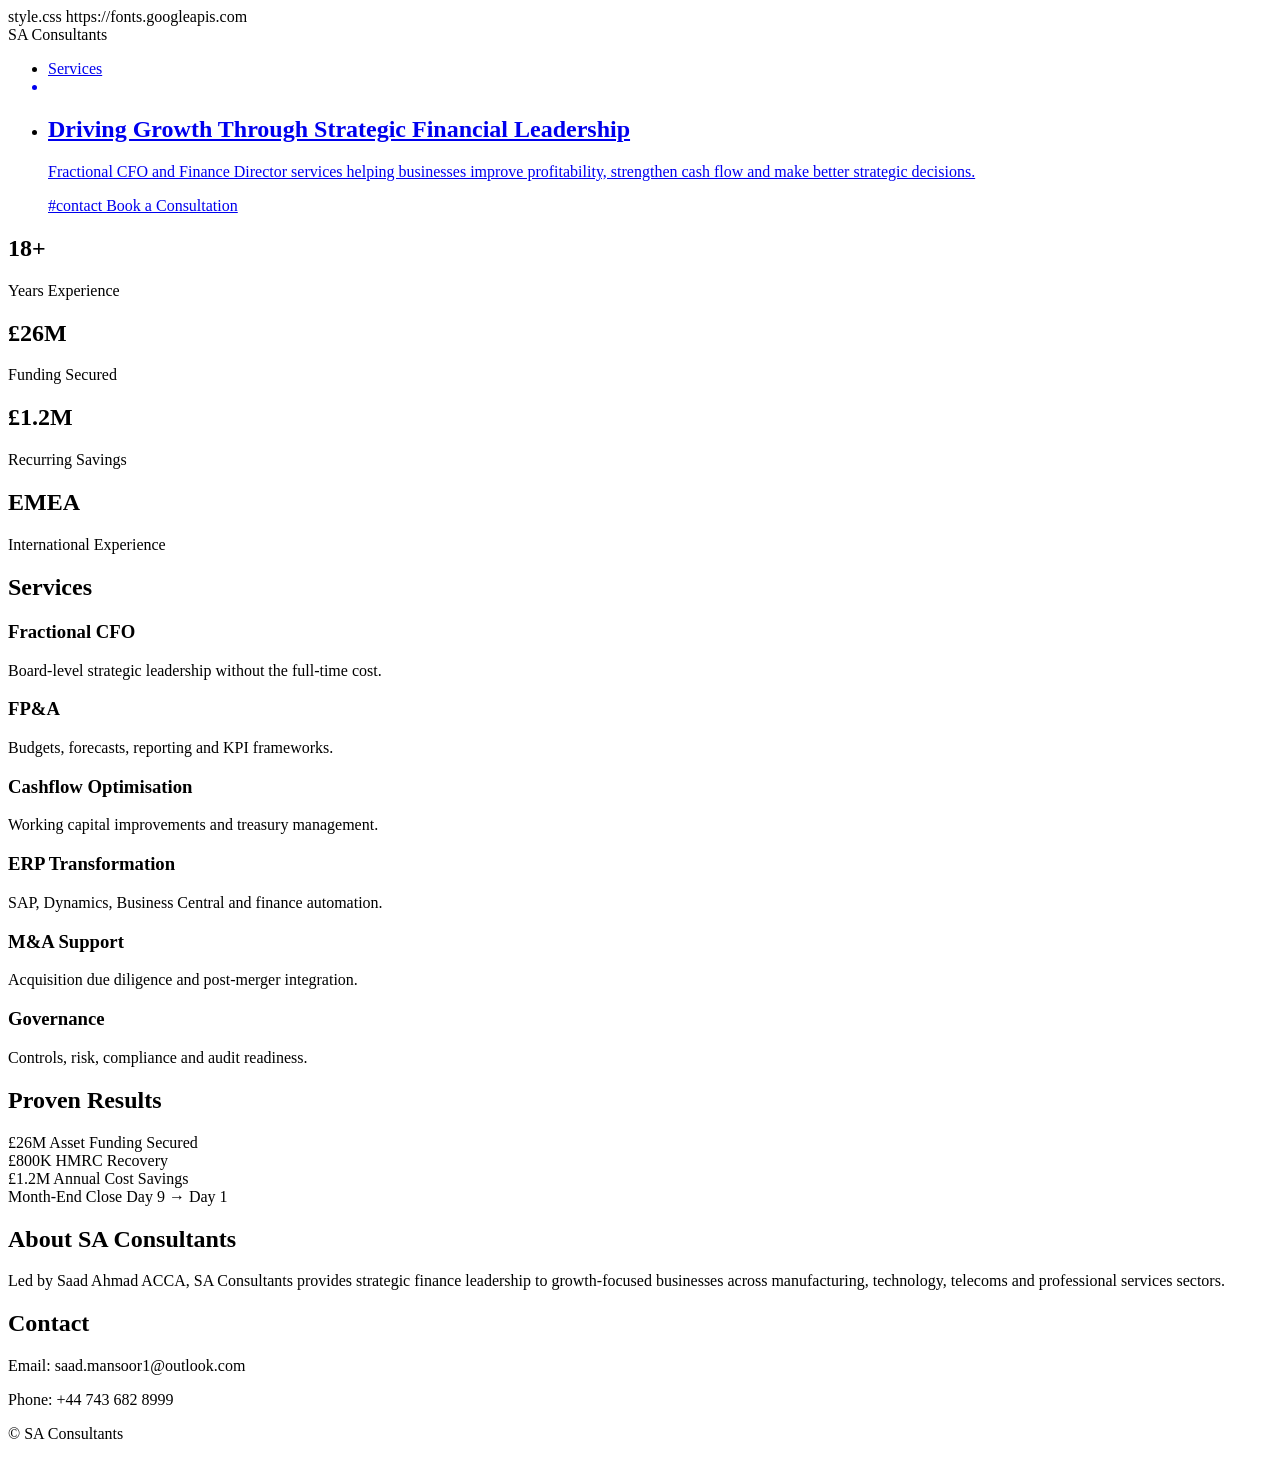
==== index.html @ 0f2d506d "Rename Index.html to index.html" ====
<!DOCTYPE html>
<html lang="en">
<head>
<meta charset="UTF-8">
<meta name="viewport" content="width=device-width, initial-scale=1.0">

<title>SA Consultants | Fractional CFO & Finance Director</title>

<meta name="description" content="Strategic CFO and Finance Director services helping businesses improve profitability, cashflow, reporting, governance and growth.">

style.css

https://fonts.googleapis.com
<link href="https://fonts.googleapis.com/css2?family=Inter:wght@300;400;500;600;700;800&display=swap" rel="stylesheet">
</head>

<body>

<header class="hero">

<nav>
<div class="logo">SA Consultants</div>

<ul>
<li><a href="#services">Services</a#resultsResults</a></li>
<li><aboutAbout</a></li>
<li><a href="#contacta></li>
</ul>

</nav>

<div class="hero-content">

<h1>
Driving Growth Through Strategic Financial Leadership
</h1>

<p>
Fractional CFO and Finance Director services helping businesses improve profitability, strengthen cash flow and make better strategic decisions.
</p>

#contact
Book a Consultation
</a>

</div>

</header>

<section class="stats">

<div>
<h2>18+</h2>
<p>Years Experience</p>
</div>

<div>
<h2>£26M</h2>
<p>Funding Secured</p>
</div>

<div>
<h2>£1.2M</h2>
<p>Recurring Savings</p>
</div>

<div>
<h2>EMEA</h2>
<p>International Experience</p>
</div>

</section>

<section id="services">

<h2>Services</h2>

<div class="grid">

<div class="card">
<h3>Fractional CFO</h3>
<p>Board-level strategic leadership without the full-time cost.</p>
</div>

<div class="card">
<h3>FP&A</h3>
<p>Budgets, forecasts, reporting and KPI frameworks.</p>
</div>

<div class="card">
<h3>Cashflow Optimisation</h3>
<p>Working capital improvements and treasury management.</p>
</div>

<div class="card">
<h3>ERP Transformation</h3>
<p>SAP, Dynamics, Business Central and finance automation.</p>
</div>

<div class="card">
<h3>M&A Support</h3>
<p>Acquisition due diligence and post-merger integration.</p>
</div>

<div class="card">
<h3>Governance</h3>
<p>Controls, risk, compliance and audit readiness.</p>
</div>

</div>

</section>

<section id="results">

<h2>Proven Results</h2>

<div class="grid">

<div class="card">£26M Asset Funding Secured</div>

<div class="card">£800K HMRC Recovery</div>

<div class="card">£1.2M Annual Cost Savings</div>

<div class="card">Month-End Close Day 9 → Day 1</div>

</div>

</section>

<section id="about">

<h2>About SA Consultants</h2>

<p>
Led by Saad Ahmad ACCA, SA Consultants provides strategic finance leadership to growth-focused businesses across manufacturing, technology, telecoms and professional services sectors.
</p>

</section>

<section id="contact">

<h2>Contact</h2>

<p>Email: saad.mansoor1@outlook.com</p>

<p>Phone: +44 743 682 8999</p>

</section>

<footer>

<p>© SA Consultants</p>

</footer>

</body>
</html>
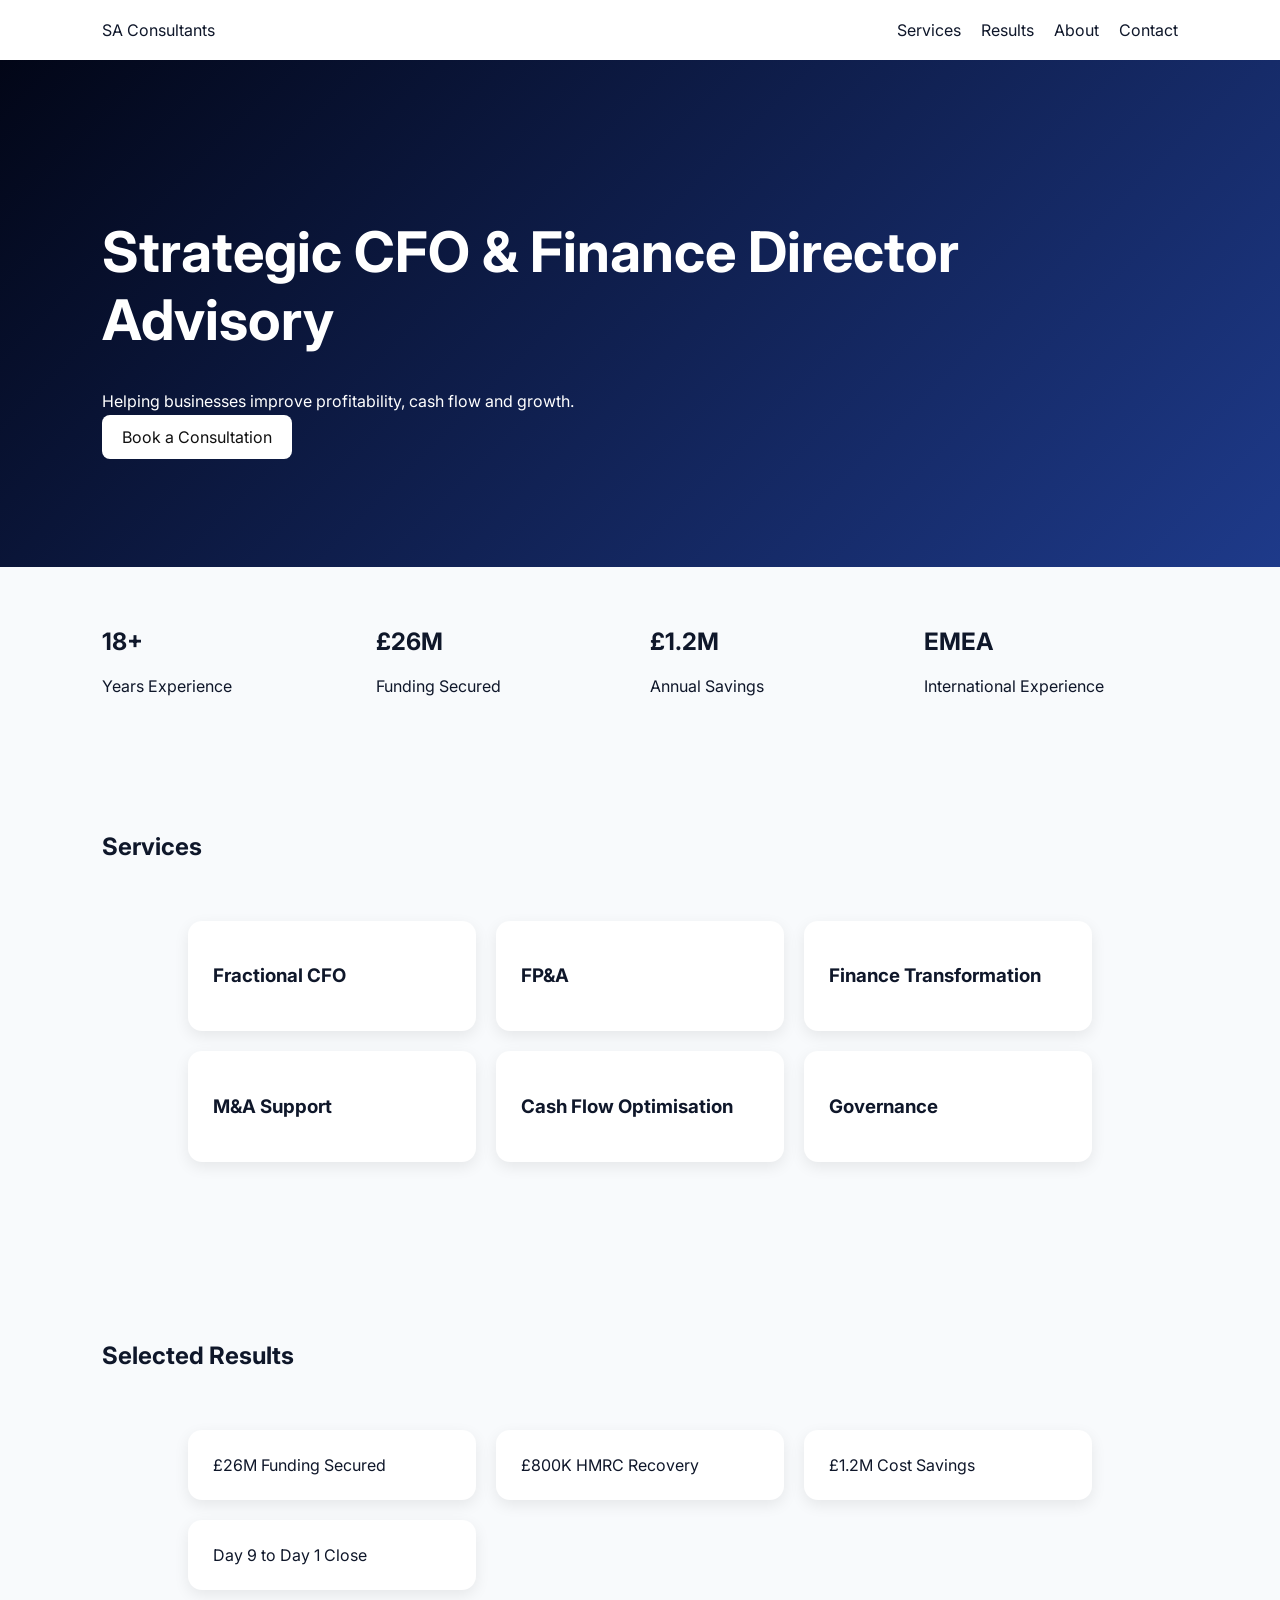
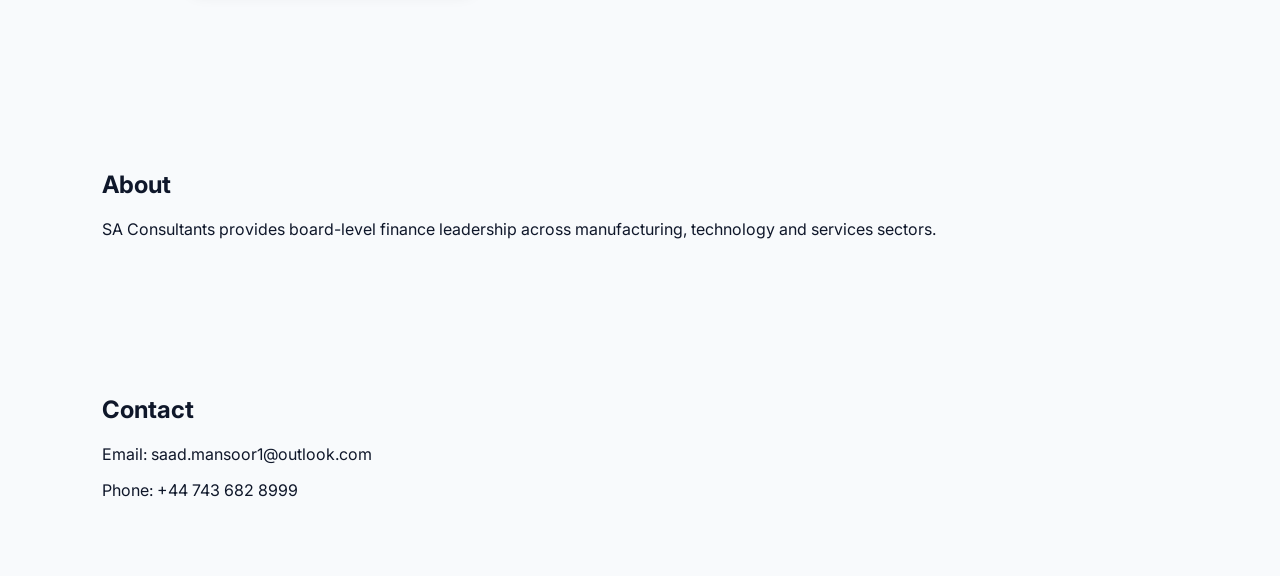
==== commit 19ce9acd: "Add files via upload" ====
--- a/index.html
+++ b/index.html
@@ -1,159 +1,2 @@
 <!DOCTYPE html>
-<html lang="en">
-<head>
-<meta charset="UTF-8">
-<meta name="viewport" content="width=device-width, initial-scale=1.0">
-
-<title>SA Consultants | Fractional CFO & Finance Director</title>
-
-<meta name="description" content="Strategic CFO and Finance Director services helping businesses improve profitability, cashflow, reporting, governance and growth.">
-
-style.css
-
-https://fonts.googleapis.com
-<link href="https://fonts.googleapis.com/css2?family=Inter:wght@300;400;500;600;700;800&display=swap" rel="stylesheet">
-</head>
-
-<body>
-
-<header class="hero">
-
-<nav>
-<div class="logo">SA Consultants</div>
-
-<ul>
-<li><a href="#services">Services</a#resultsResults</a></li>
-<li><aboutAbout</a></li>
-<li><a href="#contacta></li>
-</ul>
-
-</nav>
-
-<div class="hero-content">
-
-<h1>
-Driving Growth Through Strategic Financial Leadership
-</h1>
-
-<p>
-Fractional CFO and Finance Director services helping businesses improve profitability, strengthen cash flow and make better strategic decisions.
-</p>
-
-#contact
-Book a Consultation
-</a>
-
-</div>
-
-</header>
-
-<section class="stats">
-
-<div>
-<h2>18+</h2>
-<p>Years Experience</p>
-</div>
-
-<div>
-<h2>£26M</h2>
-<p>Funding Secured</p>
-</div>
-
-<div>
-<h2>£1.2M</h2>
-<p>Recurring Savings</p>
-</div>
-
-<div>
-<h2>EMEA</h2>
-<p>International Experience</p>
-</div>
-
-</section>
-
-<section id="services">
-
-<h2>Services</h2>
-
-<div class="grid">
-
-<div class="card">
-<h3>Fractional CFO</h3>
-<p>Board-level strategic leadership without the full-time cost.</p>
-</div>
-
-<div class="card">
-<h3>FP&A</h3>
-<p>Budgets, forecasts, reporting and KPI frameworks.</p>
-</div>
-
-<div class="card">
-<h3>Cashflow Optimisation</h3>
-<p>Working capital improvements and treasury management.</p>
-</div>
-
-<div class="card">
-<h3>ERP Transformation</h3>
-<p>SAP, Dynamics, Business Central and finance automation.</p>
-</div>
-
-<div class="card">
-<h3>M&A Support</h3>
-<p>Acquisition due diligence and post-merger integration.</p>
-</div>
-
-<div class="card">
-<h3>Governance</h3>
-<p>Controls, risk, compliance and audit readiness.</p>
-</div>
-
-</div>
-
-</section>
-
-<section id="results">
-
-<h2>Proven Results</h2>
-
-<div class="grid">
-
-<div class="card">£26M Asset Funding Secured</div>
-
-<div class="card">£800K HMRC Recovery</div>
-
-<div class="card">£1.2M Annual Cost Savings</div>
-
-<div class="card">Month-End Close Day 9 → Day 1</div>
-
-</div>
-
-</section>
-
-<section id="about">
-
-<h2>About SA Consultants</h2>
-
-<p>
-Led by Saad Ahmad ACCA, SA Consultants provides strategic finance leadership to growth-focused businesses across manufacturing, technology, telecoms and professional services sectors.
-</p>
-
-</section>
-
-<section id="contact">
-
-<h2>Contact</h2>
-
-<p>Email: saad.mansoor1@outlook.com</p>
-
-<p>Phone: +44 743 682 8999</p>
-
-</section>
-
-<footer>
-
-<p>© SA Consultants</p>
-
-</footer>
-
-</body>
-</html>
+<html lang="en"><head><meta charset="UTF-8"><meta name="viewport" content="width=device-width, initial-scale=1.0"><title>SA Consultants</title><link rel="stylesheet" href="style.css"><link href="https://fonts.googleapis.com/css2?family=Inter:wght@300;400;500;600;700;800&display=swap" rel="stylesheet"></head><body><nav><div class="logo">SA Consultants</div><div><a href="#services">Services</a><a href="#results">Results</a><a href="#about">About</a><a href="#contact">Contact</a></div></nav><header class="hero"><div class="inner"><h1>Strategic CFO & Finance Director Advisory</h1><p>Helping businesses improve profitability, cash flow and growth.</p><a class="btn" href="#contact">Book a Consultation</a></div></header><section class="stats"><div><h2>18+</h2><p>Years Experience</p></div><div><h2>£26M</h2><p>Funding Secured</p></div><div><h2>£1.2M</h2><p>Annual Savings</p></div><div><h2>EMEA</h2><p>International Experience</p></div></section><section id="services"><h2>Services</h2><div class="grid"><div class="card"><h3>Fractional CFO</h3></div><div class="card"><h3>FP&A</h3></div><div class="card"><h3>Finance Transformation</h3></div><div class="card"><h3>M&A Support</h3></div><div class="card"><h3>Cash Flow Optimisation</h3></div><div class="card"><h3>Governance</h3></div></div></section><section id="results"><h2>Selected Results</h2><div class="grid"><div class="card">£26M Funding Secured</div><div class="card">£800K HMRC Recovery</div><div class="card">£1.2M Cost Savings</div><div class="card">Day 9 to Day 1 Close</div></div></section><section id="about"><h2>About</h2><p>SA Consultants provides board-level finance leadership across manufacturing, technology and services sectors.</p></section><section id="contact"><h2>Contact</h2><p>Email: saad.mansoor1@outlook.com</p><p>Phone: +44 743 682 8999</p></section></body></html>
--- a/style.css
+++ b/style.css
@@ -0,0 +1 @@
+body{font-family:Inter,sans-serif;margin:0;background:#f8fafc;color:#0f172a}nav{display:flex;justify-content:space-between;padding:20px 8%;background:#fff}nav a{margin-left:20px;text-decoration:none;color:#0f172a}.hero{background:linear-gradient(135deg,#020617,#1e3a8a);color:#fff;padding:120px 8%}.hero h1{font-size:3.5rem}.btn{background:#fff;color:#111;padding:12px 20px;border-radius:8px;text-decoration:none}.stats,.grid{display:grid;grid-template-columns:repeat(auto-fit,minmax(220px,1fr));gap:20px;padding:40px 8%}section{padding:60px 8%}.card{background:#fff;padding:25px;border-radius:14px;box-shadow:0 5px 15px rgba(0,0,0,.08)}
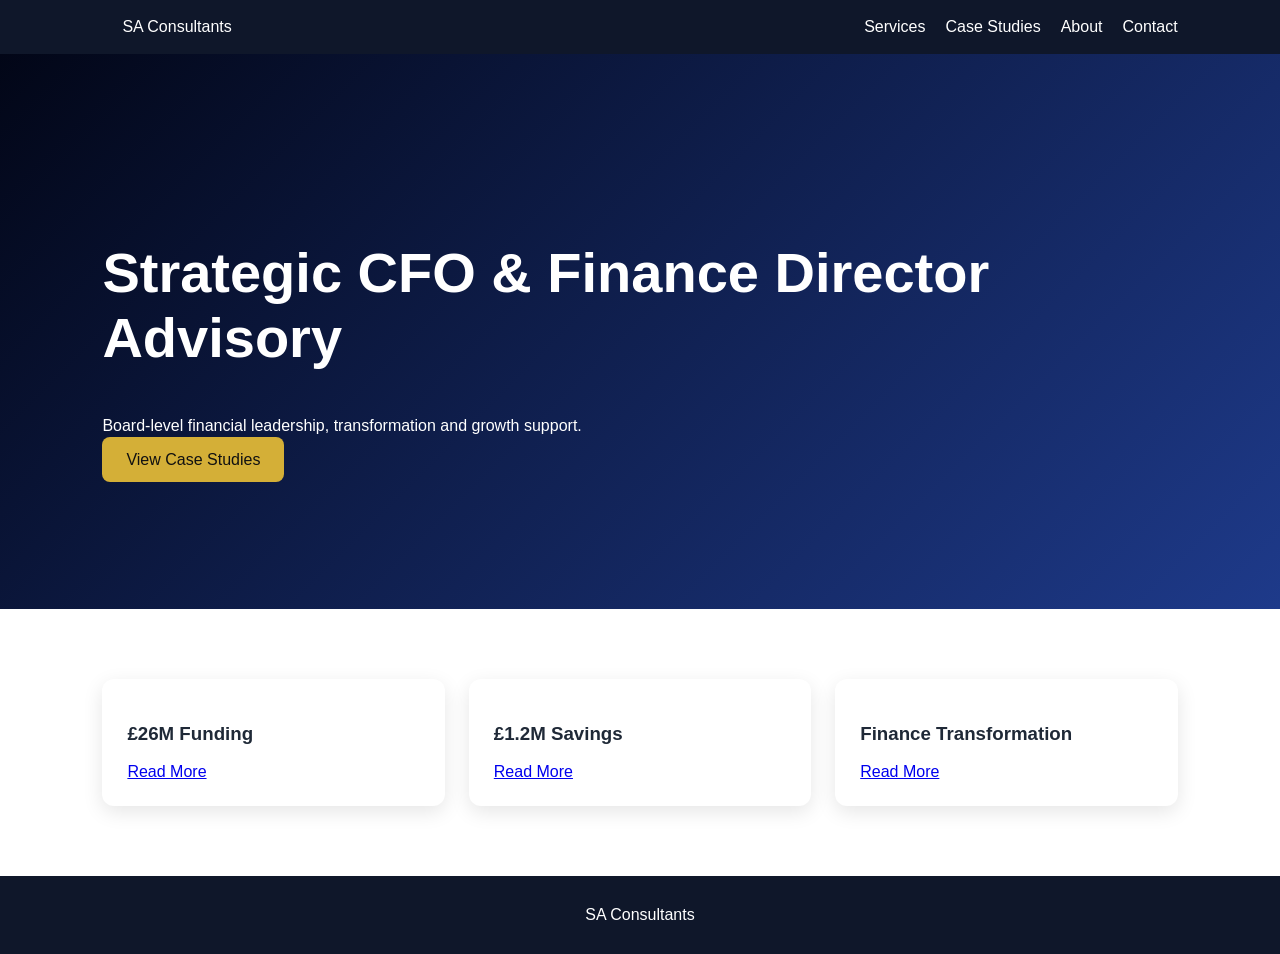
==== commit 71028caf: "Add files via upload" ====
--- a/index.html
+++ b/index.html
@@ -1,2 +1 @@
-<!DOCTYPE html>
-<html lang="en"><head><meta charset="UTF-8"><meta name="viewport" content="width=device-width, initial-scale=1.0"><title>SA Consultants</title><link rel="stylesheet" href="style.css"><link href="https://fonts.googleapis.com/css2?family=Inter:wght@300;400;500;600;700;800&display=swap" rel="stylesheet"></head><body><nav><div class="logo">SA Consultants</div><div><a href="#services">Services</a><a href="#results">Results</a><a href="#about">About</a><a href="#contact">Contact</a></div></nav><header class="hero"><div class="inner"><h1>Strategic CFO & Finance Director Advisory</h1><p>Helping businesses improve profitability, cash flow and growth.</p><a class="btn" href="#contact">Book a Consultation</a></div></header><section class="stats"><div><h2>18+</h2><p>Years Experience</p></div><div><h2>£26M</h2><p>Funding Secured</p></div><div><h2>£1.2M</h2><p>Annual Savings</p></div><div><h2>EMEA</h2><p>International Experience</p></div></section><section id="services"><h2>Services</h2><div class="grid"><div class="card"><h3>Fractional CFO</h3></div><div class="card"><h3>FP&A</h3></div><div class="card"><h3>Finance Transformation</h3></div><div class="card"><h3>M&A Support</h3></div><div class="card"><h3>Cash Flow Optimisation</h3></div><div class="card"><h3>Governance</h3></div></div></section><section id="results"><h2>Selected Results</h2><div class="grid"><div class="card">£26M Funding Secured</div><div class="card">£800K HMRC Recovery</div><div class="card">£1.2M Cost Savings</div><div class="card">Day 9 to Day 1 Close</div></div></section><section id="about"><h2>About</h2><p>SA Consultants provides board-level finance leadership across manufacturing, technology and services sectors.</p></section><section id="contact"><h2>Contact</h2><p>Email: saad.mansoor1@outlook.com</p><p>Phone: +44 743 682 8999</p></section></body></html>+<!DOCTYPE html><html><head><title>SA Consultants</title><link rel="stylesheet" href="style.css"></head><body><nav><div><a href="index.html">SA Consultants</a></div><div><a href="services.html">Services</a><a href="case-studies.html">Case Studies</a><a href="about.html">About</a><a href="contact.html">Contact</a></div></nav><section class="hero"><h1>Strategic CFO & Finance Director Advisory</h1><p>Board-level financial leadership, transformation and growth support.</p><a class="btn" href="case-studies.html">View Case Studies</a></section><section class="container"><div class="grid"><div class="card"><h3>£26M Funding</h3><a href="case-study-funding.html">Read More</a></div><div class="card"><h3>£1.2M Savings</h3><a href="case-study-cost-reduction.html">Read More</a></div><div class="card"><h3>Finance Transformation</h3><a href="case-study-transformation.html">Read More</a></div></div></section><footer>SA Consultants</footer></body></html>
--- a/style.css
+++ b/style.css
@@ -1 +1 @@
-body{font-family:Inter,sans-serif;margin:0;background:#f8fafc;color:#0f172a}nav{display:flex;justify-content:space-between;padding:20px 8%;background:#fff}nav a{margin-left:20px;text-decoration:none;color:#0f172a}.hero{background:linear-gradient(135deg,#020617,#1e3a8a);color:#fff;padding:120px 8%}.hero h1{font-size:3.5rem}.btn{background:#fff;color:#111;padding:12px 20px;border-radius:8px;text-decoration:none}.stats,.grid{display:grid;grid-template-columns:repeat(auto-fit,minmax(220px,1fr));gap:20px;padding:40px 8%}section{padding:60px 8%}.card{background:#fff;padding:25px;border-radius:14px;box-shadow:0 5px 15px rgba(0,0,0,.08)}+body{font-family:Arial,sans-serif;margin:0;color:#1f2937}nav{background:#0f172a;padding:18px 8%;display:flex;justify-content:space-between}nav a{color:#fff;text-decoration:none;margin-left:20px}.hero{background:linear-gradient(135deg,#020617,#1e3a8a);color:white;padding:140px 8%}.btn{background:#d4af37;color:#111;padding:14px 24px;border-radius:8px;text-decoration:none}.container{padding:70px 8%}.grid{display:grid;grid-template-columns:repeat(auto-fit,minmax(260px,1fr));gap:24px}.card{background:#fff;padding:25px;border-radius:12px;box-shadow:0 6px 20px rgba(0,0,0,.1)}footer{background:#0f172a;color:#fff;padding:30px;text-align:center}h1{font-size:56px}
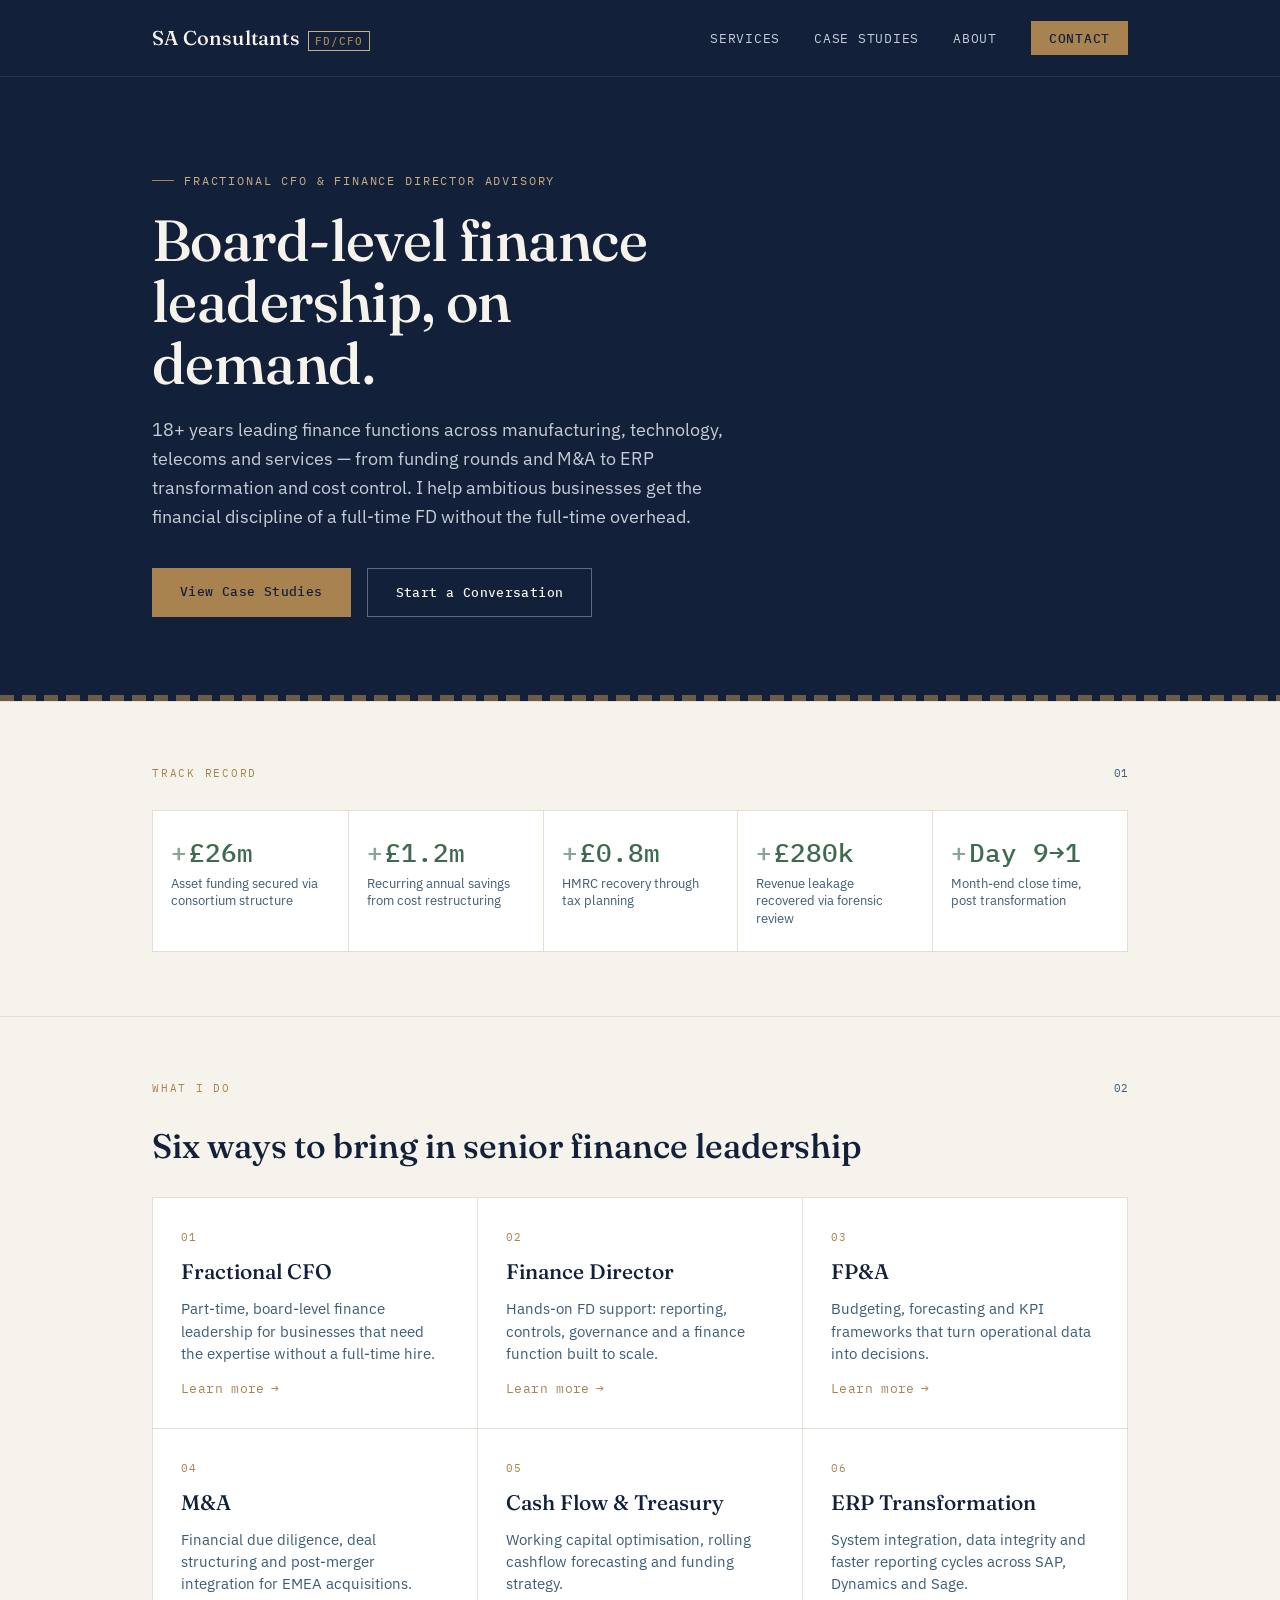
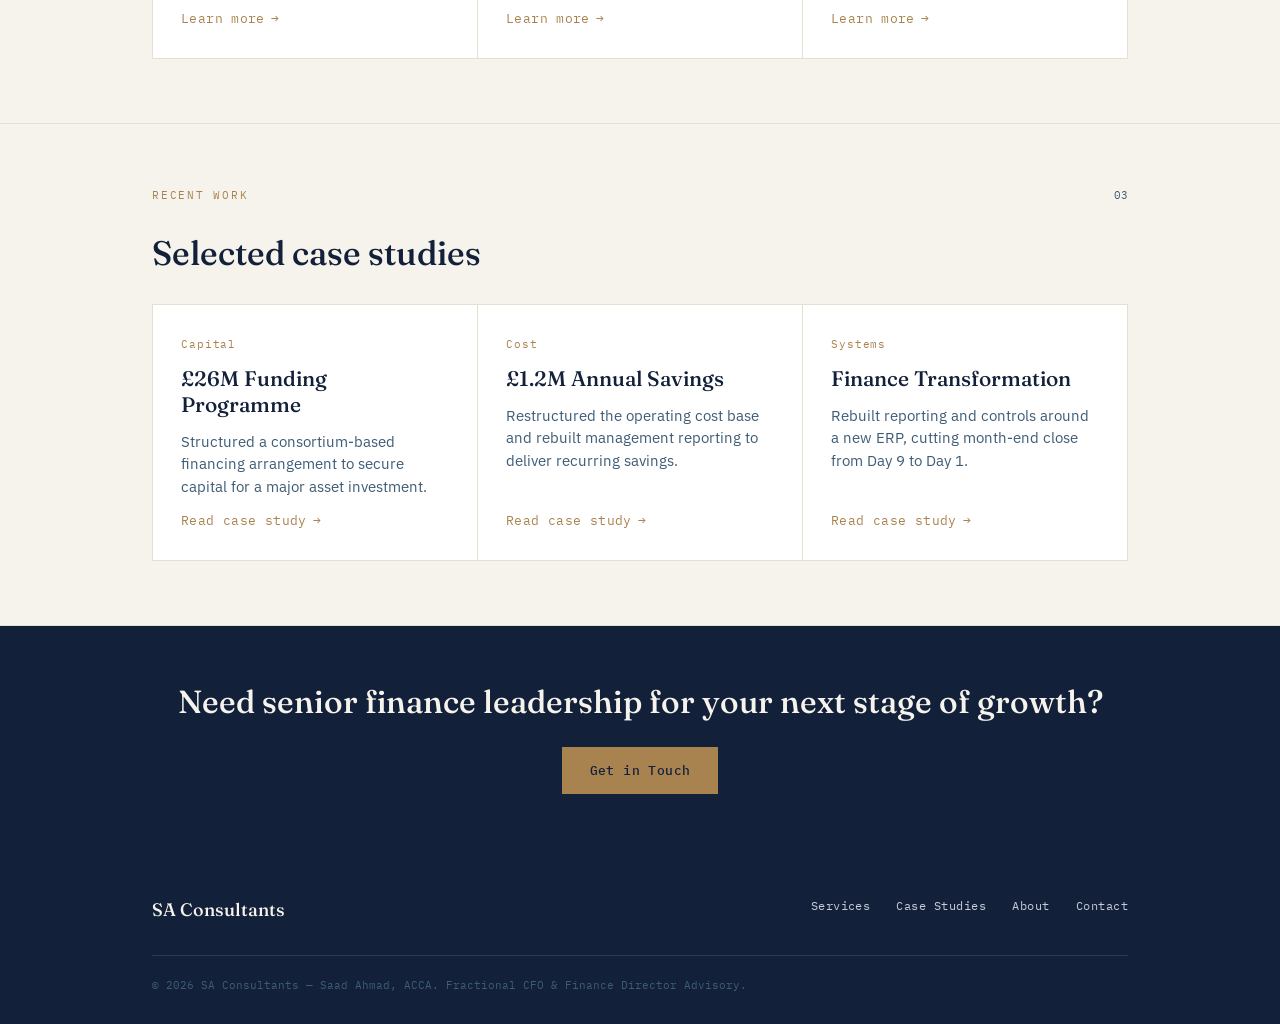
==== commit 78f46a4e: "Add files via upload" ====
--- a/index.html
+++ b/index.html
@@ -1 +1,153 @@
-<!DOCTYPE html><html><head><title>SA Consultants</title><link rel="stylesheet" href="style.css"></head><body><nav><div><a href="index.html">SA Consultants</a></div><div><a href="services.html">Services</a><a href="case-studies.html">Case Studies</a><a href="about.html">About</a><a href="contact.html">Contact</a></div></nav><section class="hero"><h1>Strategic CFO & Finance Director Advisory</h1><p>Board-level financial leadership, transformation and growth support.</p><a class="btn" href="case-studies.html">View Case Studies</a></section><section class="container"><div class="grid"><div class="card"><h3>£26M Funding</h3><a href="case-study-funding.html">Read More</a></div><div class="card"><h3>£1.2M Savings</h3><a href="case-study-cost-reduction.html">Read More</a></div><div class="card"><h3>Finance Transformation</h3><a href="case-study-transformation.html">Read More</a></div></div></section><footer>SA Consultants</footer></body></html>+<!DOCTYPE html>
+<html lang="en">
+<head>
+<meta charset="UTF-8">
+<meta name="viewport" content="width=device-width, initial-scale=1.0">
+<title>SA Consultants — Strategic CFO & Finance Director Advisory</title>
+<meta name="description" content="Board-level financial leadership, transformation and growth support from a 18+ year ACCA finance director. Fractional CFO, FP&A, M&A and ERP transformation.">
+<link rel="stylesheet" href="style.css">
+</head>
+<body>
+
+<header class="site-nav">
+  <div class="nav-inner">
+    <a class="brand" href="index.html">SA Consultants <span class="mark">FD/CFO</span></a>
+    <nav class="nav-links">
+      <a href="services.html">Services</a>
+      <a href="case-studies.html">Case Studies</a>
+      <a href="about.html">About</a>
+      <a href="contact.html" class="nav-cta">Contact</a>
+    </nav>
+  </div>
+</header>
+
+<section class="hero">
+  <div class="wrap">
+    <div class="eyebrow">Fractional CFO &amp; Finance Director Advisory</div>
+    <h1 class="hero-title">Board-level finance leadership, on demand.</h1>
+    <p class="hero-sub">18+ years leading finance functions across manufacturing, technology, telecoms and services — from funding rounds and M&amp;A to ERP transformation and cost control. I help ambitious businesses get the financial discipline of a full-time FD without the full-time overhead.</p>
+    <div class="hero-actions">
+      <a class="btn btn-primary" href="case-studies.html">View Case Studies</a>
+      <a class="btn btn-ghost" href="contact.html">Start a Conversation</a>
+    </div>
+  </div>
+</section>
+
+<section id="track-record">
+  <div class="wrap">
+    <div class="label-row">
+      <span class="sec-label">Track Record</span>
+      <span class="sec-num">01</span>
+    </div>
+    <div class="ledger">
+      <div class="ledger-item"><span class="amt">£26m</span><span class="desc">Asset funding secured via consortium structure</span></div>
+      <div class="ledger-item"><span class="amt">£1.2m</span><span class="desc">Recurring annual savings from cost restructuring</span></div>
+      <div class="ledger-item"><span class="amt">£0.8m</span><span class="desc">HMRC recovery through tax planning</span></div>
+      <div class="ledger-item"><span class="amt">£280k</span><span class="desc">Revenue leakage recovered via forensic review</span></div>
+      <div class="ledger-item"><span class="amt">Day 9→1</span><span class="desc">Month-end close time, post transformation</span></div>
+    </div>
+  </div>
+</section>
+
+<section id="services-preview">
+  <div class="wrap">
+    <div class="label-row">
+      <span class="sec-label">What I Do</span>
+      <span class="sec-num">02</span>
+    </div>
+    <h2 class="sec-title">Six ways to bring in senior finance leadership</h2>
+    <div class="grid">
+      <a class="card" href="services.html#fractional-cfo">
+        <span class="num">01</span>
+        <h3>Fractional CFO</h3>
+        <p>Part-time, board-level finance leadership for businesses that need the expertise without a full-time hire.</p>
+        <span class="link">Learn more</span>
+      </a>
+      <a class="card" href="services.html#finance-director">
+        <span class="num">02</span>
+        <h3>Finance Director</h3>
+        <p>Hands-on FD support: reporting, controls, governance and a finance function built to scale.</p>
+        <span class="link">Learn more</span>
+      </a>
+      <a class="card" href="services.html#fpa">
+        <span class="num">03</span>
+        <h3>FP&amp;A</h3>
+        <p>Budgeting, forecasting and KPI frameworks that turn operational data into decisions.</p>
+        <span class="link">Learn more</span>
+      </a>
+      <a class="card" href="services.html#ma">
+        <span class="num">04</span>
+        <h3>M&amp;A</h3>
+        <p>Financial due diligence, deal structuring and post-merger integration for EMEA acquisitions.</p>
+        <span class="link">Learn more</span>
+      </a>
+      <a class="card" href="services.html#cash-flow">
+        <span class="num">05</span>
+        <h3>Cash Flow &amp; Treasury</h3>
+        <p>Working capital optimisation, rolling cashflow forecasting and funding strategy.</p>
+        <span class="link">Learn more</span>
+      </a>
+      <a class="card" href="services.html#erp">
+        <span class="num">06</span>
+        <h3>ERP Transformation</h3>
+        <p>System integration, data integrity and faster reporting cycles across SAP, Dynamics and Sage.</p>
+        <span class="link">Learn more</span>
+      </a>
+    </div>
+  </div>
+</section>
+
+<section id="case-studies-preview">
+  <div class="wrap">
+    <div class="label-row">
+      <span class="sec-label">Recent Work</span>
+      <span class="sec-num">03</span>
+    </div>
+    <h2 class="sec-title">Selected case studies</h2>
+    <div class="grid">
+      <a class="card" href="case-study-funding.html">
+        <span class="num">Capital</span>
+        <h3>£26M Funding Programme</h3>
+        <p>Structured a consortium-based financing arrangement to secure capital for a major asset investment.</p>
+        <span class="link">Read case study</span>
+      </a>
+      <a class="card" href="case-study-cost-reduction.html">
+        <span class="num">Cost</span>
+        <h3>£1.2M Annual Savings</h3>
+        <p>Restructured the operating cost base and rebuilt management reporting to deliver recurring savings.</p>
+        <span class="link">Read case study</span>
+      </a>
+      <a class="card" href="case-study-transformation.html">
+        <span class="num">Systems</span>
+        <h3>Finance Transformation</h3>
+        <p>Rebuilt reporting and controls around a new ERP, cutting month-end close from Day 9 to Day 1.</p>
+        <span class="link">Read case study</span>
+      </a>
+    </div>
+  </div>
+</section>
+
+<section class="cta-band">
+  <div class="wrap">
+    <h2>Need senior finance leadership for your next stage of growth?</h2>
+    <a class="btn btn-primary" href="contact.html">Get in Touch</a>
+  </div>
+</section>
+
+<footer class="site-footer">
+  <div class="wrap">
+    <div class="footer-inner">
+      <div class="footer-brand">SA Consultants</div>
+      <div class="footer-links">
+        <a href="services.html">Services</a>
+        <a href="case-studies.html">Case Studies</a>
+        <a href="about.html">About</a>
+        <a href="contact.html">Contact</a>
+      </div>
+    </div>
+    <div class="fine">© 2026 SA Consultants — Saad Ahmad, ACCA. Fractional CFO &amp; Finance Director Advisory.</div>
+  </div>
+</footer>
+
+</body>
+</html>
--- a/style.css
+++ b/style.css
@@ -1 +1,332 @@
-body{font-family:Arial,sans-serif;margin:0;color:#1f2937}nav{background:#0f172a;padding:18px 8%;display:flex;justify-content:space-between}nav a{color:#fff;text-decoration:none;margin-left:20px}.hero{background:linear-gradient(135deg,#020617,#1e3a8a);color:white;padding:140px 8%}.btn{background:#d4af37;color:#111;padding:14px 24px;border-radius:8px;text-decoration:none}.container{padding:70px 8%}.grid{display:grid;grid-template-columns:repeat(auto-fit,minmax(260px,1fr));gap:24px}.card{background:#fff;padding:25px;border-radius:12px;box-shadow:0 6px 20px rgba(0,0,0,.1)}footer{background:#0f172a;color:#fff;padding:30px;text-align:center}h1{font-size:56px}+/* ===== SA Consultants — shared stylesheet ===== */
+@import url('https://fonts.googleapis.com/css2?family=Fraunces:opsz,wght@9..144,300;9..144,500;9..144,600&family=IBM+Plex+Sans:wght@400;500;600&family=IBM+Plex+Mono:wght@400;500&display=swap');
+
+:root{
+  --ink:#12203A;
+  --ink-soft:#1A2B4A;
+  --paper:#F6F3EC;
+  --paper-line:#E4DFD1;
+  --gold:#A9834F;
+  --gold-dim:#C9AD82;
+  --slate:#3E5C76;
+  --charcoal:#232323;
+  --credit:#3E6B4F;
+}
+*{box-sizing:border-box;}
+html{scroll-behavior:smooth;}
+body{
+  margin:0;
+  background:var(--paper);
+  color:var(--charcoal);
+  font-family:'IBM Plex Sans', sans-serif;
+  -webkit-font-smoothing:antialiased;
+}
+::selection{background:var(--gold-dim); color:var(--ink);}
+a{color:inherit;}
+img{max-width:100%; display:block;}
+
+.wrap{max-width:1040px; margin:0 auto; padding:0 32px;}
+
+/* ---------- Nav ---------- */
+header.site-nav{
+  background:var(--ink);
+  border-bottom:1px solid rgba(246,243,236,.08);
+  position:sticky; top:0; z-index:20;
+}
+.nav-inner{
+  max-width:1040px; margin:0 auto; padding:0 32px;
+  display:flex; align-items:center; justify-content:space-between;
+  height:76px;
+}
+.brand{
+  font-family:'Fraunces', serif;
+  font-weight:500;
+  font-size:20px;
+  color:var(--paper);
+  text-decoration:none;
+  letter-spacing:.01em;
+  display:flex; align-items:baseline; gap:8px;
+}
+.brand .mark{
+  font-family:'IBM Plex Mono', monospace;
+  font-size:11px;
+  color:var(--gold);
+  border:1px solid var(--gold-dim);
+  padding:2px 6px;
+  letter-spacing:.1em;
+}
+.nav-links{display:flex; gap:34px; align-items:center;}
+.nav-links a{
+  color:#C7CCD6;
+  text-decoration:none;
+  font-family:'IBM Plex Mono', monospace;
+  font-size:12.5px;
+  letter-spacing:.06em;
+  text-transform:uppercase;
+  padding:6px 0;
+  border-bottom:1px solid transparent;
+  transition:color .15s ease, border-color .15s ease;
+}
+.nav-links a:hover, .nav-links a.active{color:var(--paper); border-color:var(--gold);}
+.nav-cta{
+  background:var(--gold);
+  color:var(--ink) !important;
+  padding:9px 18px !important;
+  border-bottom:none !important;
+  font-weight:500;
+}
+.nav-cta:hover{background:var(--gold-dim); color:var(--ink) !important;}
+.nav-toggle{display:none;}
+
+/* ---------- Hero ---------- */
+.hero{
+  background:var(--ink);
+  color:var(--paper);
+  padding:96px 0 84px;
+  position:relative;
+  overflow:hidden;
+}
+.hero::after{
+  content:"";
+  position:absolute; left:0; right:0; bottom:0; height:6px;
+  background:repeating-linear-gradient(90deg, var(--gold) 0 14px, transparent 14px 22px);
+  opacity:.6;
+}
+.eyebrow{
+  font-family:'IBM Plex Mono', monospace;
+  font-size:11.5px; letter-spacing:.16em; text-transform:uppercase;
+  color:var(--gold-dim);
+  margin-bottom:22px;
+  display:flex; align-items:center; gap:10px;
+}
+.eyebrow::before{content:""; width:22px; height:1px; background:var(--gold);}
+h1.hero-title{
+  font-family:'Fraunces', serif;
+  font-weight:500;
+  font-size:clamp(36px, 5.2vw, 58px);
+  line-height:1.06;
+  margin:0 0 22px;
+  max-width:15ch;
+  letter-spacing:-.01em;
+}
+p.hero-sub{
+  font-size:18px; line-height:1.6;
+  color:#C7CCD6;
+  max-width:56ch;
+  margin:0 0 36px;
+}
+.hero-actions{display:flex; gap:16px; flex-wrap:wrap;}
+.btn{
+  display:inline-block;
+  padding:15px 28px;
+  font-family:'IBM Plex Mono', monospace;
+  font-size:13px; font-weight:500; letter-spacing:.03em;
+  text-decoration:none;
+  transition:background .15s ease, color .15s ease, border-color .15s ease;
+}
+.btn-primary{background:var(--gold); color:var(--ink);}
+.btn-primary:hover{background:var(--gold-dim);}
+.btn-ghost{border:1px solid rgba(246,243,236,.35); color:var(--paper);}
+.btn-ghost:hover{border-color:var(--gold); color:var(--gold-dim);}
+
+/* ---------- Page header (non-hero pages) ---------- */
+.page-head{
+  background:var(--ink);
+  color:var(--paper);
+  padding:64px 0 40px;
+  position:relative;
+}
+.page-head::after{
+  content:"";
+  position:absolute; left:0; right:0; bottom:0; height:6px;
+  background:repeating-linear-gradient(90deg, var(--gold) 0 14px, transparent 14px 22px);
+  opacity:.6;
+}
+.page-head h1{
+  font-family:'Fraunces', serif;
+  font-weight:500;
+  font-size:clamp(32px, 4.5vw, 46px);
+  margin:0 0 14px;
+}
+.page-head p{
+  font-size:16px;
+  color:#C7CCD6;
+  max-width:60ch;
+  line-height:1.6;
+  margin:0;
+}
+
+/* ---------- Section scaffolding ---------- */
+section{padding:64px 0;}
+section + section{border-top:1px solid var(--paper-line);}
+.label-row{display:flex; align-items:baseline; justify-content:space-between; margin-bottom:30px; gap:20px; flex-wrap:wrap;}
+.sec-label{font-family:'IBM Plex Mono', monospace; font-size:11px; letter-spacing:.16em; text-transform:uppercase; color:var(--gold);}
+.sec-num{font-family:'IBM Plex Mono', monospace; font-size:11px; color:var(--slate);}
+h2.sec-title{
+  font-family:'Fraunces', serif; font-weight:500;
+  font-size:clamp(26px,3.4vw,34px);
+  margin:0 0 30px; color:var(--ink);
+}
+p.sec-intro{font-size:16.5px; line-height:1.65; max-width:66ch; color:var(--charcoal); margin:0 0 30px;}
+
+/* ---------- Ledger strip (achievements) ---------- */
+.ledger{
+  display:grid;
+  grid-template-columns:repeat(auto-fit, minmax(160px, 1fr));
+  border:1px solid var(--paper-line);
+  background:#fff;
+}
+.ledger-item{padding:24px 18px; border-left:1px solid var(--paper-line); position:relative;}
+.ledger-item:first-child{border-left:none;}
+.ledger-item .amt{font-family:'IBM Plex Mono', monospace; font-size:26px; font-weight:500; color:var(--credit); display:block;}
+.ledger-item .amt::before{content:"+"; margin-right:2px; opacity:.6;}
+.ledger-item .desc{font-size:12.5px; color:var(--slate); line-height:1.4; margin-top:6px; display:block;}
+
+/* ---------- Cards grid (services / case studies) ---------- */
+.grid{display:grid; grid-template-columns:repeat(auto-fit, minmax(260px, 1fr)); gap:1px; background:var(--paper-line); border:1px solid var(--paper-line);}
+.card{
+  background:#fff;
+  padding:32px 28px;
+  display:flex; flex-direction:column; gap:14px;
+  text-decoration:none;
+  color:inherit;
+  transition:background .15s ease;
+}
+a.card:hover{background:#FBF9F4;}
+.card .num{
+  font-family:'IBM Plex Mono', monospace;
+  font-size:11px; color:var(--gold); letter-spacing:.08em;
+}
+.card h3{
+  font-family:'Fraunces', serif; font-weight:500; font-size:21px;
+  margin:0; color:var(--ink);
+}
+.card p{font-size:14.5px; line-height:1.55; color:var(--slate); margin:0; flex-grow:1;}
+.card .link{
+  font-family:'IBM Plex Mono', monospace; font-size:12.5px;
+  color:var(--gold); letter-spacing:.03em;
+  display:flex; align-items:center; gap:6px;
+  margin-top:auto;
+}
+.card .link::after{content:"→"; transition:transform .15s ease;}
+a.card:hover .link::after{transform:translateX(3px);}
+
+/* ---------- Value / list rows ---------- */
+.value-list{list-style:none; margin:0; padding:0; border-top:1px solid var(--paper-line);}
+.value-list li{
+  padding:18px 0; border-bottom:1px solid var(--paper-line);
+  display:flex; gap:18px; align-items:baseline; font-size:16px;
+}
+.value-list li::before{content:"§"; font-family:'IBM Plex Mono', monospace; color:var(--gold); font-size:13px; flex:0 0 auto;}
+.value-list b{color:var(--ink); font-weight:600; margin-right:4px;}
+
+/* ---------- Case study statement layout ---------- */
+.statement-block{
+  display:grid;
+  grid-template-columns:130px 1fr;
+  gap:24px;
+  padding:26px 0;
+  border-bottom:1px solid var(--paper-line);
+}
+.statement-block:last-child{border-bottom:none;}
+.statement-block .tag{
+  font-family:'IBM Plex Mono', monospace; font-size:11px; letter-spacing:.1em;
+  text-transform:uppercase; color:var(--slate); padding-top:3px;
+}
+.statement-block h3{
+  font-family:'Fraunces', serif; font-weight:500; font-size:20px;
+  margin:0 0 10px; color:var(--ink);
+}
+.statement-block p{font-size:15.5px; line-height:1.65; color:var(--charcoal); margin:0; max-width:64ch;}
+
+.result-figure{
+  display:inline-block;
+  font-family:'IBM Plex Mono', monospace;
+  font-size:34px; font-weight:500; color:var(--credit);
+  margin:4px 0 2px;
+}
+
+/* ---------- Quote / pull ---------- */
+.pull{
+  border-left:3px solid var(--gold);
+  padding:6px 0 6px 26px;
+  font-family:'Fraunces', serif;
+  font-size:22px; line-height:1.5;
+  color:var(--ink);
+  font-style:italic;
+  margin:0;
+}
+
+/* ---------- Bio two-col (about) ---------- */
+.twocol{display:grid; grid-template-columns:1fr 1fr; gap:56px;}
+.twocol h3.sub{font-family:'IBM Plex Mono', monospace; font-size:12px; letter-spacing:.1em; text-transform:uppercase; color:var(--gold); margin:0 0 18px;}
+.twocol ul{margin:0; padding:0; list-style:none;}
+.twocol li{padding:10px 0; border-bottom:1px solid var(--paper-line); font-size:15px;}
+.chips{display:flex; flex-wrap:wrap; gap:8px;}
+.chip{font-family:'IBM Plex Mono', monospace; font-size:12px; padding:6px 12px; background:#fff; border:1px solid var(--paper-line); color:var(--ink);}
+
+/* ---------- Contact ---------- */
+.contact-panel{
+  display:grid;
+  grid-template-columns:1fr 1fr;
+  gap:1px;
+  background:var(--paper-line);
+  border:1px solid var(--paper-line);
+}
+.contact-col{background:#fff; padding:36px 32px;}
+.contact-col h3{font-family:'Fraunces', serif; font-weight:500; font-size:20px; margin:0 0 18px; color:var(--ink);}
+.contact-row{
+  display:flex; justify-content:space-between; align-items:baseline;
+  padding:14px 0; border-bottom:1px solid var(--paper-line);
+  font-family:'IBM Plex Mono', monospace; font-size:14px;
+}
+.contact-row a{text-decoration:none; border-bottom:1px solid var(--slate);}
+.contact-row a:hover{border-color:var(--gold);}
+.contact-row:last-child{border-bottom:none;}
+.contact-row .k{color:var(--slate); text-transform:uppercase; letter-spacing:.06em; font-size:11px;}
+
+/* ---------- CTA band ---------- */
+.cta-band{
+  background:var(--ink);
+  color:var(--paper);
+  padding:56px 0;
+  text-align:center;
+}
+.cta-band h2{
+  font-family:'Fraunces', serif; font-weight:500;
+  font-size:clamp(24px,3.4vw,32px);
+  margin:0 0 22px;
+}
+.cta-band .btn-primary{margin-top:4px;}
+
+/* ---------- Footer ---------- */
+footer.site-footer{
+  background:var(--ink);
+  color:var(--paper);
+  padding:48px 0 32px;
+}
+.footer-inner{display:flex; justify-content:space-between; align-items:flex-start; flex-wrap:wrap; gap:28px;}
+.footer-brand{font-family:'Fraunces', serif; font-size:18px; font-weight:500;}
+.footer-links{display:flex; gap:26px; flex-wrap:wrap;}
+.footer-links a{
+  color:#C7CCD6; text-decoration:none;
+  font-family:'IBM Plex Mono', monospace; font-size:12px; letter-spacing:.04em;
+}
+.footer-links a:hover{color:var(--gold-dim);}
+.fine{
+  margin-top:34px; padding-top:22px; border-top:1px solid rgba(246,243,236,.12);
+  font-family:'IBM Plex Mono', monospace; font-size:11px; color:var(--slate);
+}
+
+/* ---------- Responsive ---------- */
+@media (max-width:800px){
+  .nav-links{display:none;}
+  .twocol, .contact-panel{grid-template-columns:1fr;}
+}
+@media (max-width:680px){
+  .wrap, .nav-inner{padding:0 20px;}
+  .hero{padding:64px 0 56px;}
+  .page-head{padding:48px 0 32px;}
+  .statement-block{grid-template-columns:1fr; gap:8px;}
+}
+@media (prefers-reduced-motion: reduce){ html{scroll-behavior:auto;} }
